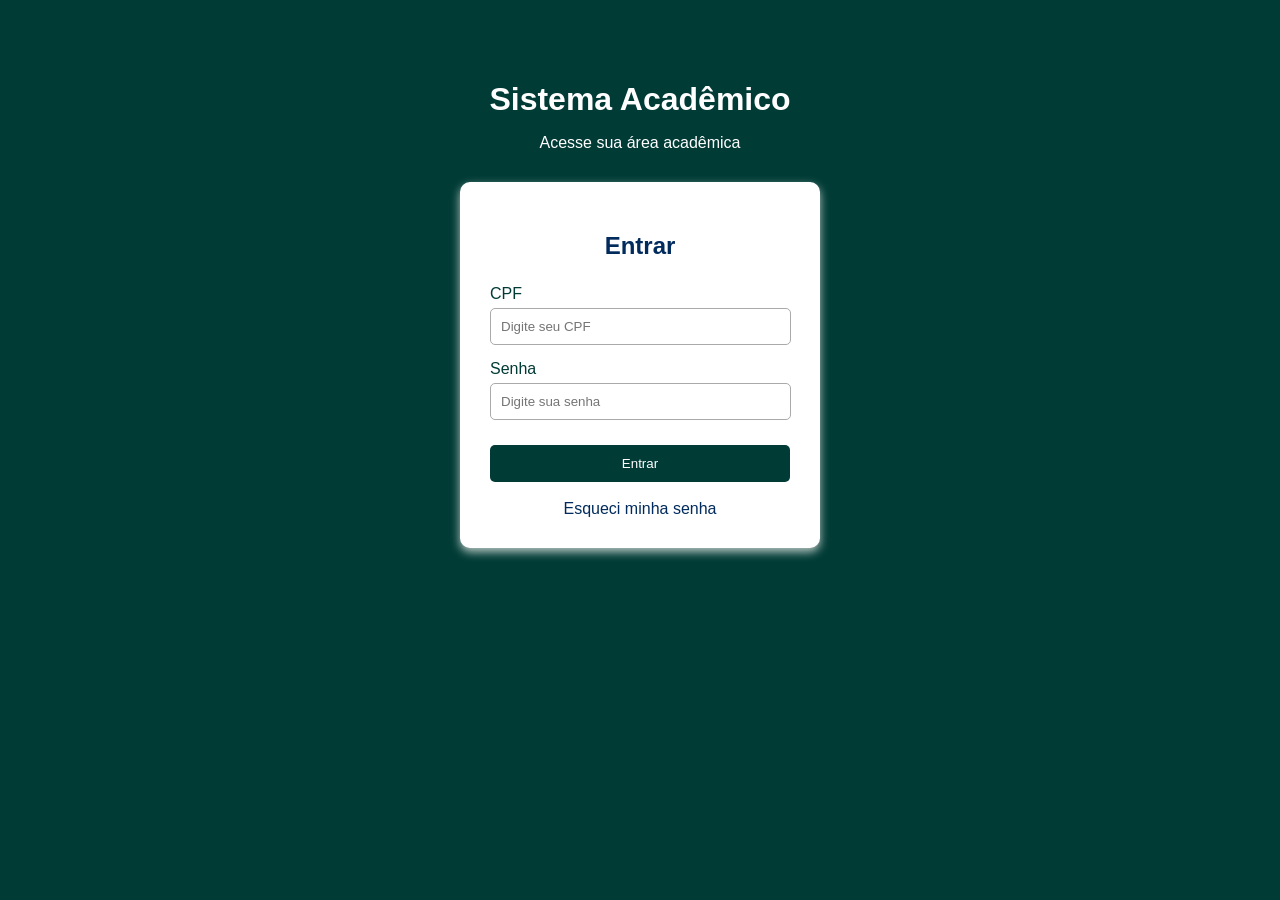
==== index.html @ cf90f1dd "melhorias html,cc e script" ====
<!doctype html>
<html lang="pt-br">
  <head>
    <meta charset="UTF-8">
    <meta name="viewport" content="width=device-width, initial-scale=1.0">

    <title>Sistema Acadêmico</title>

    <link rel="stylesheet" href="style.css">
</head>

<body>

    <h1>Sistema Acadêmico</h1>

    <p class="descricao">Acesse sua área acadêmica</p>

    <form>

        <h2>Entrar</h2>

        <label for="cpf">CPF</label>
        <input 
            type="text" 
            id="cpf" 
            placeholder="Digite seu CPF"
        >

        <label for="senha">Senha</label>
        <input 
            type="password" 
            id="senha" 
            placeholder="Digite sua senha"
        >

        <button type="submit">Entrar</button>

        <a href="#">Esqueci minha senha</a>

    </form>

    <script src="script.js"></script>

</body>

</html>
---- style.css ----
body {
    font-family: Arial;
    background-color: #003b36;
    text-align: center;
    margin: 0;
    padding-top: 60px;
}

h1 {
    color: #ffffff;
    margin-bottom: 5px;
}

.descricao {
    color: #ffffff;
    margin-bottom: 30px;
}

form {
    background-color: white;
    width: 300px;
    margin: auto;
    padding: 30px;
    border-radius: 10px;
    box-shadow: 0 4px 10px #b8c7c2;
}

h2 {
    color: #002b5c;
    margin-bottom: 25px;
}

label {
    display: block;
    text-align: left;
    margin-top: 15px;
    color: #003b36;
}

input {
    width: 93%;
    padding: 10px;
    margin-top: 5px;
    border: 1px solid #aaa;
    border-radius: 5px;
}

button {
    width: 100%;
    padding: 11px;
    margin-top: 25px;
    background-color: #003b36;
    color: white;
    border: none;
    border-radius: 5px;
    cursor: pointer;
}

button:hover {
    background-color: #002b5c;
}

a {
    display: block;
    margin-top: 18px;
    color: #002b5c;
    text-decoration: none;
}

a:hover {
    text-decoration: underline;
}
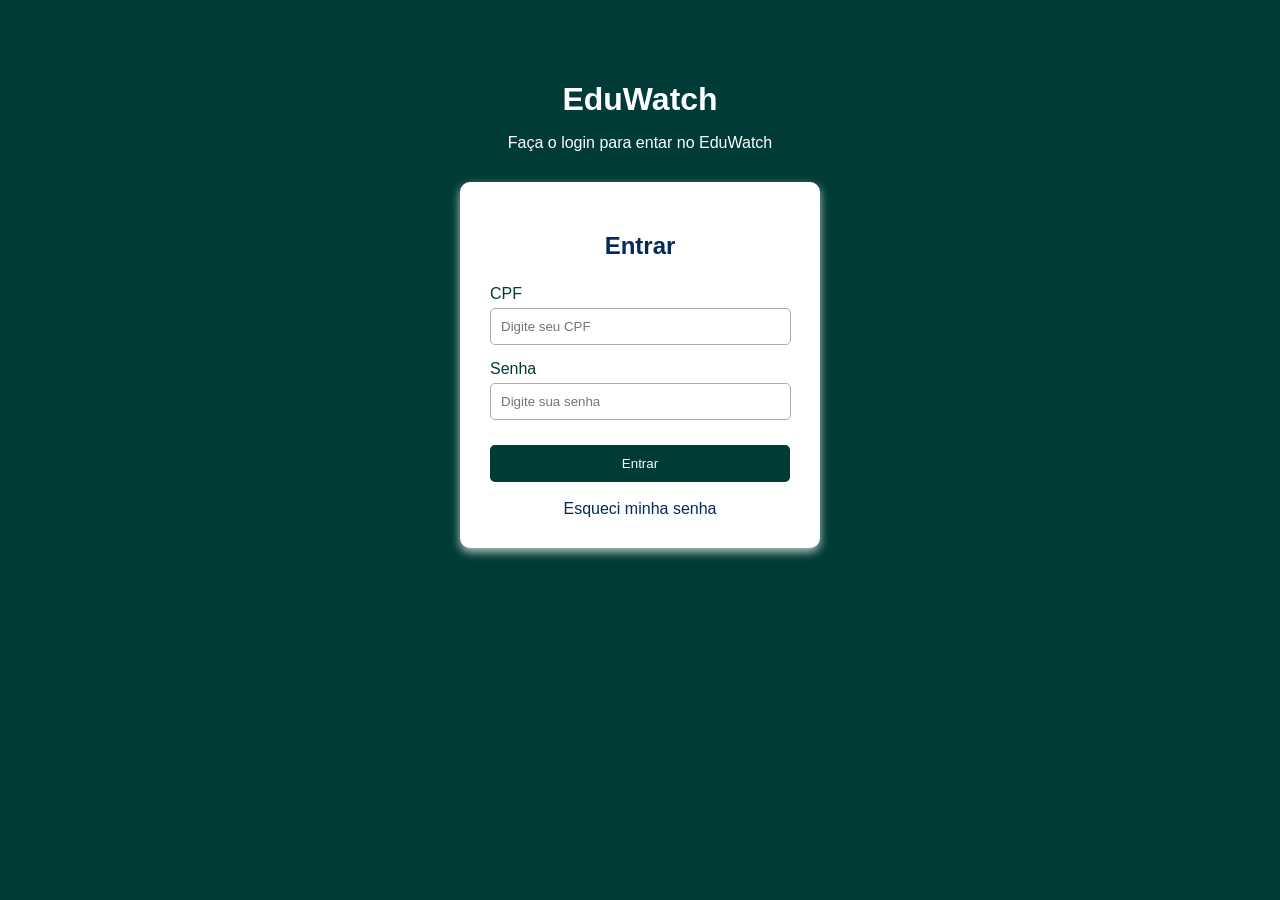
==== commit 442a525d: "mudança de titulo" ====
--- a/index.html
+++ b/index.html
@@ -1,46 +1,33 @@
 <!doctype html>
 <html lang="pt-br">
   <head>
-    <meta charset="UTF-8">
-    <meta name="viewport" content="width=device-width, initial-scale=1.0">
+    <meta charset="UTF-8" />
+    <meta name="viewport" content="width=device-width, initial-scale=1.0" />
 
-    <title>Sistema Acadêmico</title>
+    <title>EduWatch</title>
 
-    <link rel="stylesheet" href="style.css">
-</head>
+    <link rel="stylesheet" href="style.css" />
+  </head>
 
-<body>
+  <body>
+    <h1>EduWatch</h1>
 
-    <h1>Sistema Acadêmico</h1>
-
-    <p class="descricao">Acesse sua área acadêmica</p>
+    <p class="descricao">Faça o login para entar no EduWatch</p>
 
     <form>
+      <h2>Entrar</h2>
 
-        <h2>Entrar</h2>
+      <label for="cpf">CPF</label>
+      <input type="text" id="cpf" placeholder="Digite seu CPF" />
 
-        <label for="cpf">CPF</label>
-        <input 
-            type="text" 
-            id="cpf" 
-            placeholder="Digite seu CPF"
-        >
+      <label for="senha">Senha</label>
+      <input type="password" id="senha" placeholder="Digite sua senha" />
 
-        <label for="senha">Senha</label>
-        <input 
-            type="password" 
-            id="senha" 
-            placeholder="Digite sua senha"
-        >
+      <button type="submit">Entrar</button>
 
-        <button type="submit">Entrar</button>
-
-        <a href="#">Esqueci minha senha</a>
-
+      <a href="#">Esqueci minha senha</a>
     </form>
 
     <script src="script.js"></script>
-
-</body>
-
-</html>+  </body>
+</html>
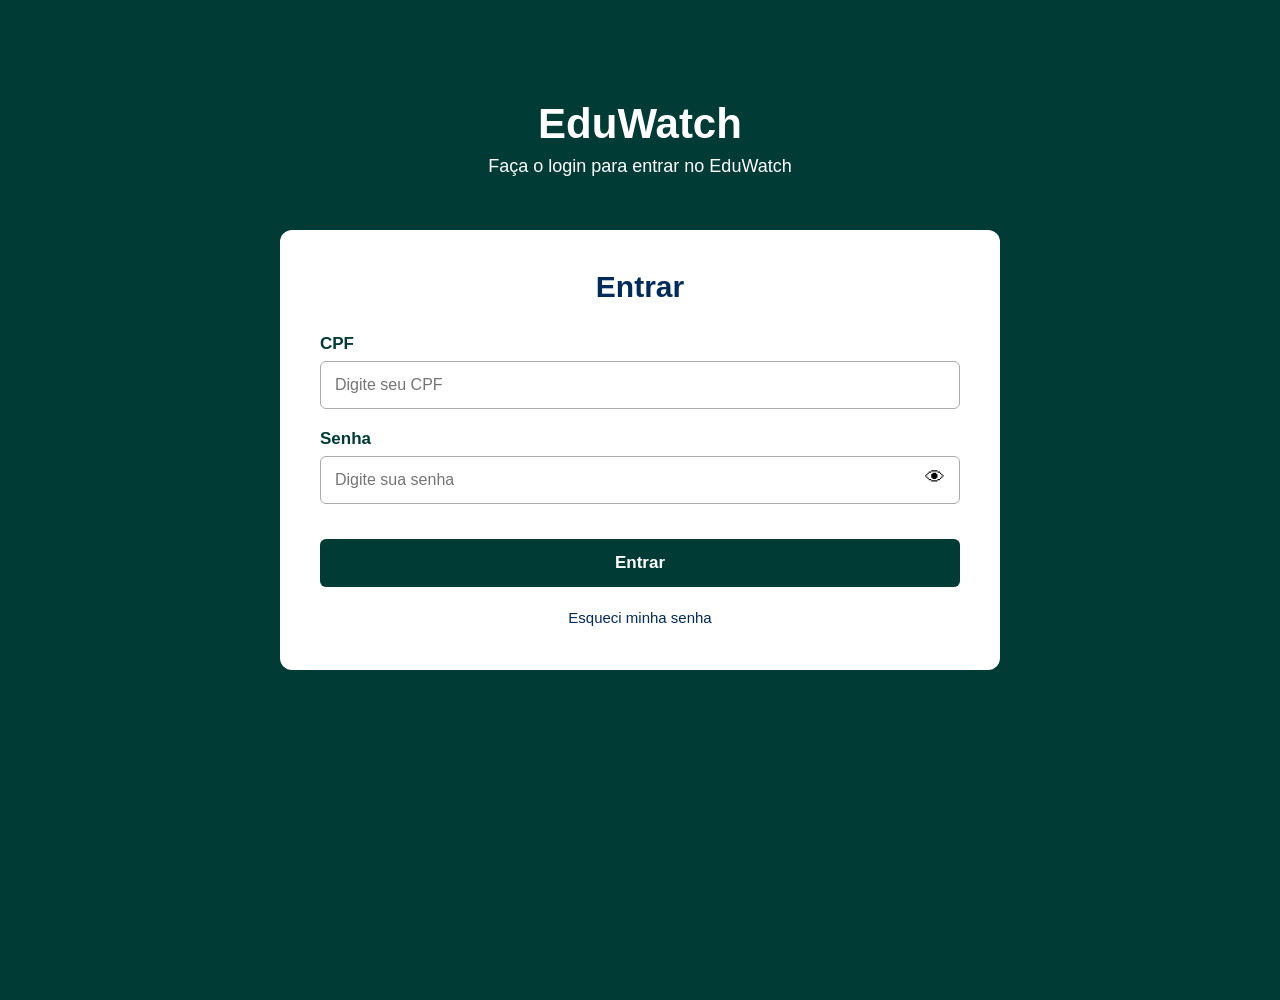
==== commit a98508be: "style: login mais confortavel" ====
--- a/index.html
+++ b/index.html
@@ -1,4 +1,5 @@
 <!doctype html>
+
 <html lang="pt-br">
   <head>
     <meta charset="UTF-8" />
@@ -12,21 +13,47 @@
   <body>
     <h1>EduWatch</h1>
 
-    <p class="descricao">Faça o login para entar no EduWatch</p>
+    <p class="descricao">Faça o login para entrar no EduWatch</p>
 
-    <form>
+    <div class="tabela-login">
       <h2>Entrar</h2>
 
-      <label for="cpf">CPF</label>
-      <input type="text" id="cpf" placeholder="Digite seu CPF" />
+      <form id="form-login">
+        <label for="cpf">CPF</label>
+        <input
+          type="text"
+          id="cpf"
+          placeholder="Digite seu CPF"
+          autocomplete="username"
+          required
+        />
 
-      <label for="senha">Senha</label>
-      <input type="password" id="senha" placeholder="Digite sua senha" />
+        <label for="senha">Senha</label>
 
-      <button type="submit">Entrar</button>
+        <div class="campo-senha">
+          <input
+            type="password"
+            id="senha"
+            placeholder="Digite sua senha"
+            autocomplete="current-password"
+            required
+          />
 
-      <a href="#">Esqueci minha senha</a>
-    </form>
+          <button
+            type="button"
+            id="mostrar-senha"
+            aria-label="Mostrar senha"
+            title="Mostrar senha"
+          >
+            👁
+          </button>
+        </div>
+
+        <button class="btn-login" type="submit">Entrar</button>
+      </form>
+
+      <a id="esqueci_senha" href="#">Esqueci minha senha</a>
+    </div>
 
     <script src="script.js"></script>
   </body>
--- a/style.css
+++ b/style.css
@@ -1,72 +1,144 @@
+* {
+  box-sizing: border-box;
+}
+
 body {
-    font-family: Arial;
-    background-color: #003b36;
-    text-align: center;
-    margin: 0;
-    padding-top: 60px;
+  font-family: Arial, sans-serif;
+  background-color: #003b36;
+  text-align: center;
+  margin: 0;
+  min-height: 100vh;
 }
 
 h1 {
-    color: #ffffff;
-    margin-bottom: 5px;
+  color: #ffffff;
+  margin: 100px 0 8px;
+  font-size: 42px;
 }
 
 .descricao {
-    color: #ffffff;
-    margin-bottom: 30px;
+  color: #ffffff;
+  margin: 0;
+  font-size: 18px;
 }
 
-form {
-    background-color: white;
-    width: 300px;
-    margin: auto;
-    padding: 30px;
-    border-radius: 10px;
-    box-shadow: 0 4px 10px #b8c7c2;
+.tabela-login {
+  background-color: white;
+  height: 440px;
+  width: 720px;
+  max-width: 90%;
+  padding: 40px;
+  border-radius: 12px;
+
+  position: absolute;
+  top: 50%;
+  left: 50%;
+  transform: translate(-50%, -50%);
 }
 
 h2 {
-    color: #002b5c;
-    margin-bottom: 25px;
+  color: #002b5c;
+  margin-top: 0;
+  margin-bottom: 30px;
+  font-size: 30px;
 }
 
 label {
-    display: block;
-    text-align: left;
-    margin-top: 15px;
-    color: #003b36;
+  display: block;
+  text-align: left;
+  margin-top: 20px;
+  color: #003b36;
+  font-size: 17px;
+  font-weight: bold;
 }
 
 input {
-    width: 93%;
-    padding: 10px;
-    margin-top: 5px;
-    border: 1px solid #aaa;
-    border-radius: 5px;
+  width: 100%;
+  padding: 14px;
+  margin-top: 7px;
+  border: 1px solid #aaa;
+  border-radius: 6px;
+  font-size: 16px;
+  outline: none;
 }
 
-button {
-    width: 100%;
-    padding: 11px;
-    margin-top: 25px;
-    background-color: #003b36;
-    color: white;
-    border: none;
-    border-radius: 5px;
-    cursor: pointer;
+input:focus {
+  border-color: #003b36;
 }
 
-button:hover {
-    background-color: #002b5c;
+.campo-senha {
+  position: relative;
+  width: 100%;
 }
 
-a {
-    display: block;
-    margin-top: 18px;
-    color: #002b5c;
-    text-decoration: none;
+.campo-senha input {
+  padding-right: 50px;
 }
 
-a:hover {
-    text-decoration: underline;
-}+#mostrar-senha {
+  position: absolute;
+  right: 10px;
+  top: 50%;
+  transform: translateY(-50%);
+
+  border: none;
+  background: transparent;
+
+  font-size: 20px;
+  cursor: pointer;
+
+  padding: 5px;
+}
+
+.btn-login {
+  width: 100%;
+  padding: 14px;
+  margin-top: 35px;
+
+  background-color: #003b36;
+  color: white;
+
+  border: none;
+  border-radius: 6px;
+
+  font-size: 17px;
+  font-weight: bold;
+
+  cursor: pointer;
+}
+
+.btn-login:hover {
+  background-color: #002b5c;
+}
+
+#esqueci_senha {
+  display: block;
+  margin-top: 22px;
+
+  color: #002b5c;
+  text-decoration: none;
+
+  font-size: 15px;
+}
+
+#esqueci_senha:hover {
+  text-decoration: underline;
+}
+
+@media (max-width: 500px) {
+  body {
+    padding-top: 40px;
+  }
+
+  h1 {
+    font-size: 34px;
+  }
+
+  .descricao {
+    font-size: 16px;
+  }
+
+  .tabela-login {
+    padding: 30px;
+  }
+}
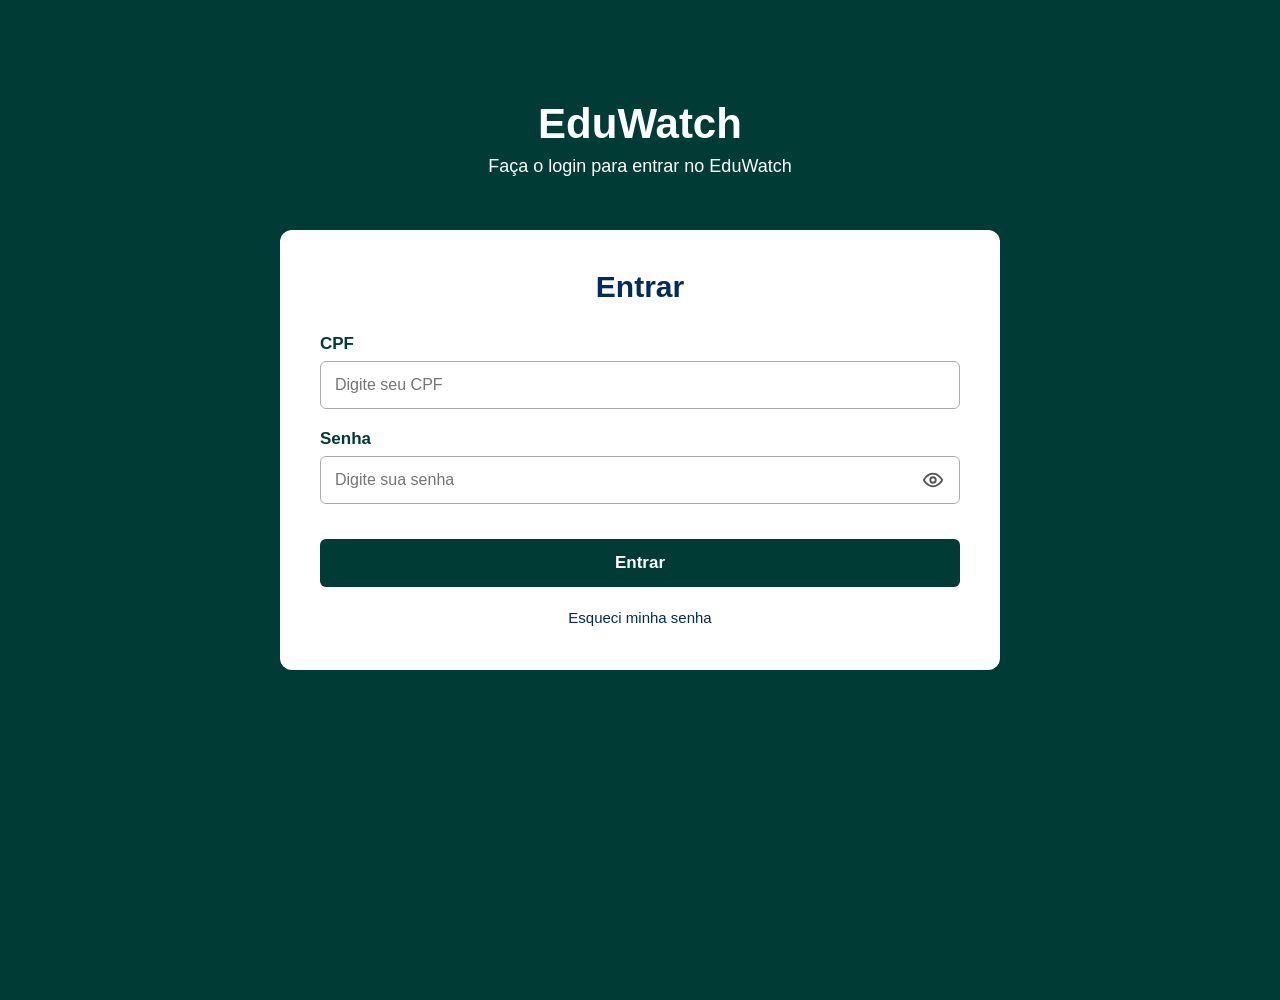
==== commit 16cbf6d0: "base do ligin pronta" ====
--- a/index.html
+++ b/index.html
@@ -24,7 +24,8 @@
           type="text"
           id="cpf"
           placeholder="Digite seu CPF"
-          autocomplete="username"
+          inputmode="numeric"
+          maxlength="14"
           required
         />
 
@@ -45,7 +46,18 @@
             aria-label="Mostrar senha"
             title="Mostrar senha"
           >
-            👁
+            <svg
+              class="icone-olho"
+              viewBox="0 0 24 24"
+              fill="none"
+              stroke="currentColor"
+              stroke-width="2"
+              stroke-linecap="round"
+              stroke-linejoin="round"
+            >
+              <path d="M2 12s3.5-7 10-7 10 7 10 7-3.5 7-10 7S2 12 2 12Z"></path>
+              <circle cx="12" cy="12" r="3"></circle>
+            </svg>
           </button>
         </div>
 
--- a/style.css
+++ b/style.css
@@ -78,16 +78,29 @@
 #mostrar-senha {
   position: absolute;
   right: 10px;
-  top: 50%;
+  top: 57%;
   transform: translateY(-50%);
 
   border: none;
   background: transparent;
 
-  font-size: 20px;
   cursor: pointer;
+  padding: 6px;
 
-  padding: 5px;
+  color: #555;
+
+  display: flex;
+  align-items: center;
+  justify-content: center;
+}
+
+#mostrar-senha:hover {
+  color: #003b36;
+}
+
+.icone-olho {
+  width: 22px;
+  height: 22px;
 }
 
 .btn-login {
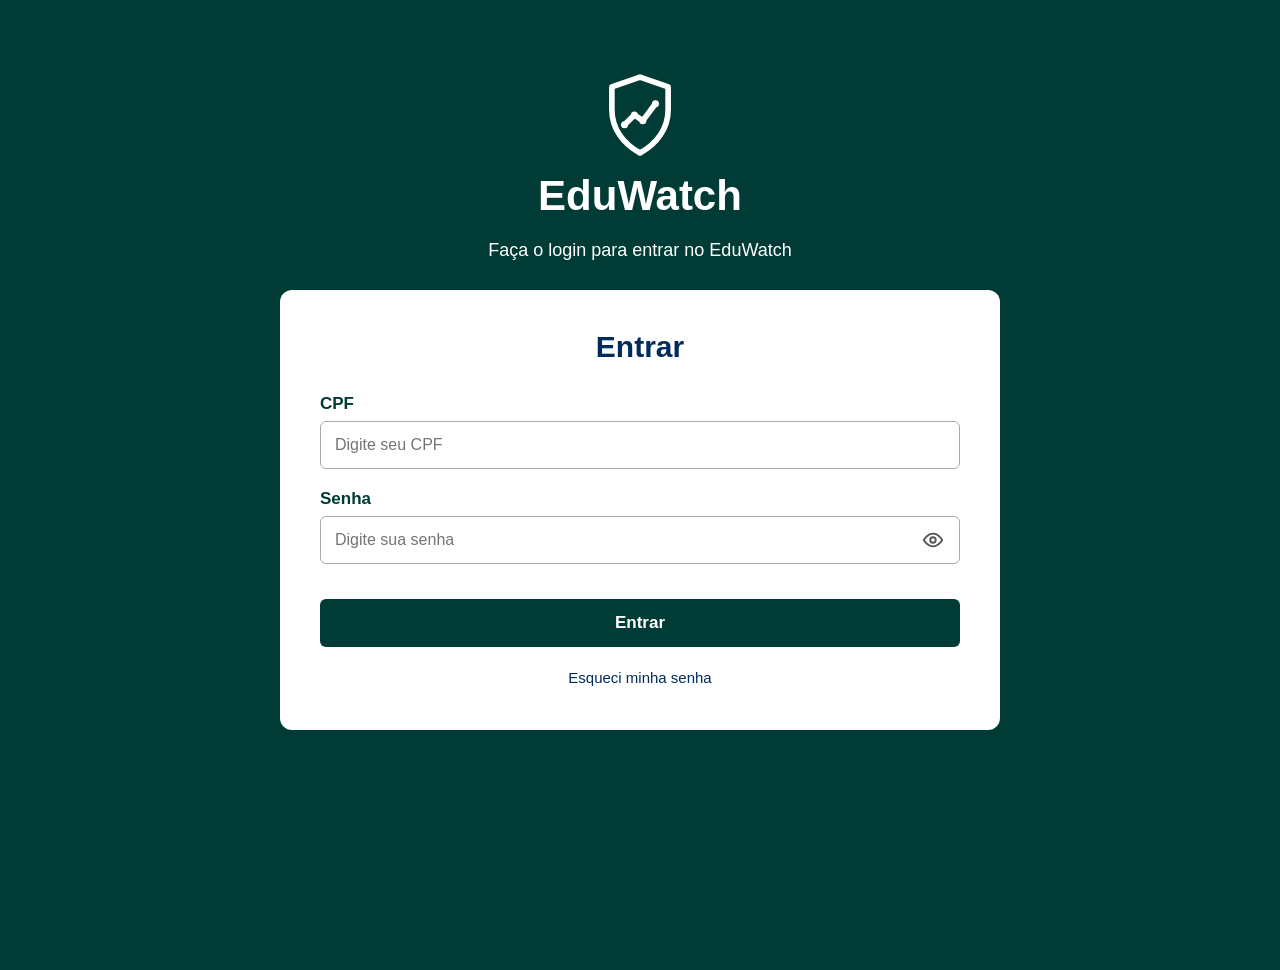
==== commit 5e683de3: "style: troca a cor da logo" ====
--- a/index.html
+++ b/index.html
@@ -11,7 +11,10 @@
   </head>
 
   <body>
-    <h1>EduWatch</h1>
+    <div class="logo-login">
+      <img src="img/logo.svg" alt="EduWatch" />
+      <h1>EduWatch</h1>
+    </div>
 
     <p class="descricao">Faça o login para entrar no EduWatch</p>
 
--- a/style.css
+++ b/style.css
@@ -16,9 +16,28 @@
   font-size: 42px;
 }
 
+.logo-login {
+  margin-top: 70px;
+  text-align: center;
+}
+
+.logo-login img {
+  width: 90px;
+  height: 90px;
+  object-fit: contain;
+  display: block;
+  margin: 0 auto 12px;
+}
+
+.logo-login h1 {
+  margin: 0 0 20px;
+  color: #ffffff;
+  font-size: 42px;
+}
+
 .descricao {
   color: #ffffff;
-  margin: 0;
+  margin: 0 0 30px;
   font-size: 18px;
 }
 
@@ -31,7 +50,7 @@
   border-radius: 12px;
 
   position: absolute;
-  top: 50%;
+  top: calc(50% + 60px);
   left: 50%;
   transform: translate(-50%, -50%);
 }
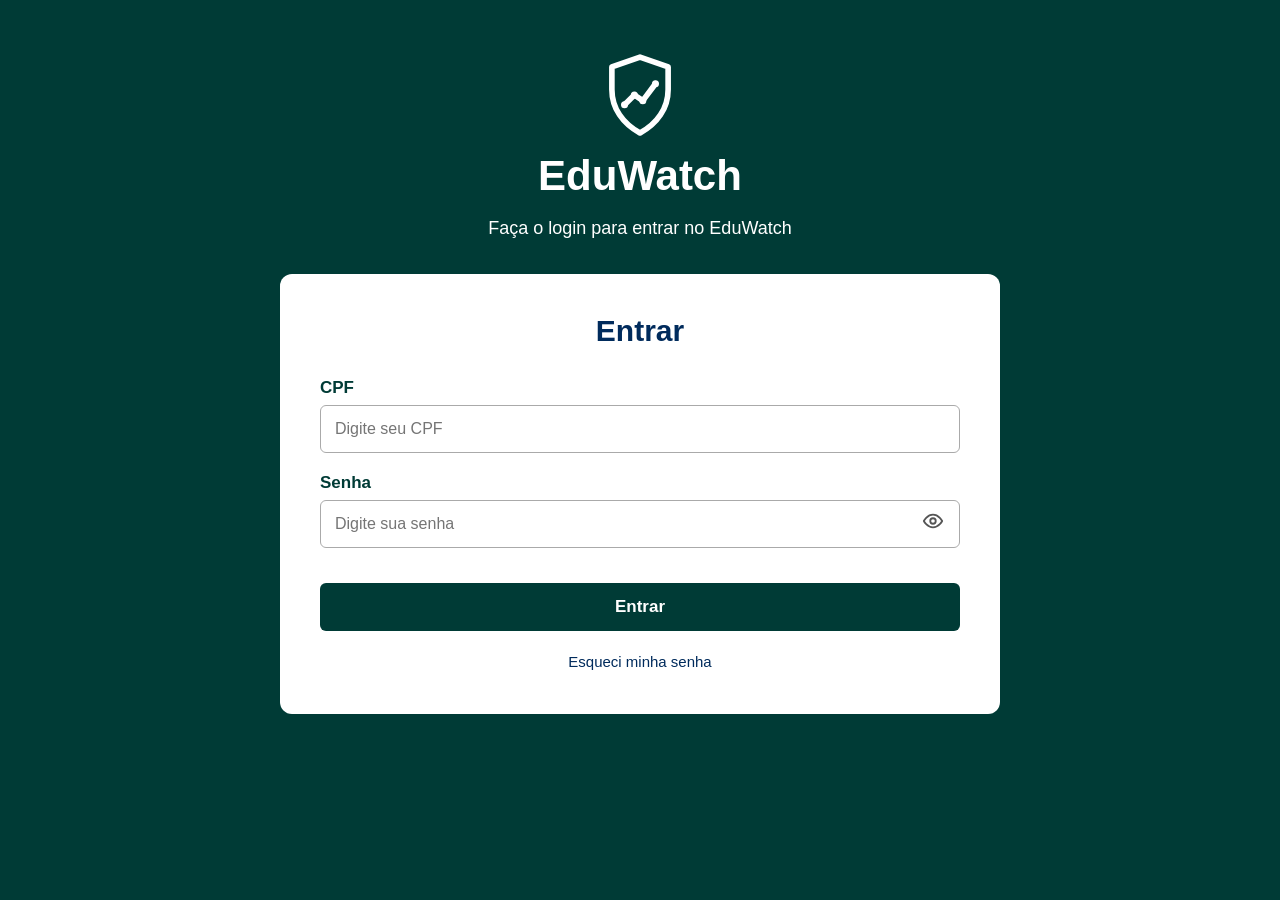
==== commit a831a1e5: "feat: adiciona favicon com logo do EduWatch" ====
--- a/index.html
+++ b/index.html
@@ -6,6 +6,7 @@
     <meta name="viewport" content="width=device-width, initial-scale=1.0" />
 
     <title>EduWatch</title>
+    <link rel="icon" type="image/svg+xml" href="img/logo.svg" />
 
     <link rel="stylesheet" href="style.css" />
   </head>
--- a/style.css
+++ b/style.css
@@ -8,17 +8,21 @@
   text-align: center;
   margin: 0;
   min-height: 100vh;
-}
-
-h1 {
-  color: #ffffff;
-  margin: 100px 0 8px;
-  font-size: 42px;
-}
+
+  display: flex;
+  flex-direction: column;
+  align-items: center;
+
+  padding: 50px 20px 40px;
+}
+
+/* =========================
+   LOGO
+   ========================= */
 
 .logo-login {
-  margin-top: 70px;
   text-align: center;
+  margin-bottom: 0;
 }
 
 .logo-login img {
@@ -30,42 +34,63 @@
 }
 
 .logo-login h1 {
-  margin: 0 0 20px;
   color: #ffffff;
+  margin: 0 0 18px;
   font-size: 42px;
 }
+
+/* =========================
+   DESCRIÇÃO
+   ========================= */
 
 .descricao {
   color: #ffffff;
-  margin: 0 0 30px;
+
+  /* Altere este valor para controlar
+     o espaço entre a descrição e o login */
+  margin: 0 0 35px;
+
   font-size: 18px;
 }
 
+/* =========================
+   TABELA / FORMULÁRIO
+   ========================= */
+
 .tabela-login {
-  background-color: white;
-  height: 440px;
+  background-color: #ffffff;
+
   width: 720px;
-  max-width: 90%;
+  max-width: 100%;
+  min-height: 440px;
+
   padding: 40px;
   border-radius: 12px;
 
-  position: absolute;
-  top: calc(50% + 60px);
-  left: 50%;
-  transform: translate(-50%, -50%);
-}
+  margin: 0 auto;
+}
+
+/* =========================
+   TÍTULO DO LOGIN
+   ========================= */
 
 h2 {
   color: #002b5c;
-  margin-top: 0;
-  margin-bottom: 30px;
+  margin: 0 0 30px;
   font-size: 30px;
 }
+
+/* =========================
+   CAMPOS
+   ========================= */
 
 label {
   display: block;
   text-align: left;
+
+  /* Controla o espaço entre os campos */
   margin-top: 20px;
+
   color: #003b36;
   font-size: 17px;
   font-weight: bold;
@@ -73,10 +98,13 @@
 
 input {
   width: 100%;
+
   padding: 14px;
   margin-top: 7px;
+
   border: 1px solid #aaa;
   border-radius: 6px;
+
   font-size: 16px;
   outline: none;
 }
@@ -84,6 +112,10 @@
 input:focus {
   border-color: #003b36;
 }
+
+/* =========================
+   CAMPO DE SENHA
+   ========================= */
 
 .campo-senha {
   position: relative;
@@ -96,8 +128,10 @@
 
 #mostrar-senha {
   position: absolute;
+
   right: 10px;
-  top: 57%;
+  top: 50%;
+
   transform: translateY(-50%);
 
   border: none;
@@ -122,13 +156,20 @@
   height: 22px;
 }
 
+/* =========================
+   BOTÃO ENTRAR
+   ========================= */
+
 .btn-login {
   width: 100%;
+
   padding: 14px;
+
+  /* Controla o espaço entre a senha e o botão */
   margin-top: 35px;
 
   background-color: #003b36;
-  color: white;
+  color: #ffffff;
 
   border: none;
   border-radius: 6px;
@@ -143,8 +184,14 @@
   background-color: #002b5c;
 }
 
+/* =========================
+   ESQUECI A SENHA
+   ========================= */
+
 #esqueci_senha {
   display: block;
+
+  /* Controla o espaço entre o botão e o link */
   margin-top: 22px;
 
   color: #002b5c;
@@ -157,20 +204,36 @@
   text-decoration: underline;
 }
 
+/* =========================
+   RESPONSIVIDADE
+   ========================= */
+
 @media (max-width: 500px) {
   body {
-    padding-top: 40px;
-  }
-
-  h1 {
+    padding: 35px 15px 30px;
+  }
+
+  .logo-login img {
+    width: 75px;
+    height: 75px;
+  }
+
+  .logo-login h1 {
     font-size: 34px;
+    margin-bottom: 14px;
   }
 
   .descricao {
     font-size: 16px;
+    margin-bottom: 25px;
   }
 
   .tabela-login {
-    padding: 30px;
-  }
-}
+    min-height: auto;
+    padding: 30px 25px;
+  }
+
+  h2 {
+    font-size: 26px;
+  }
+}
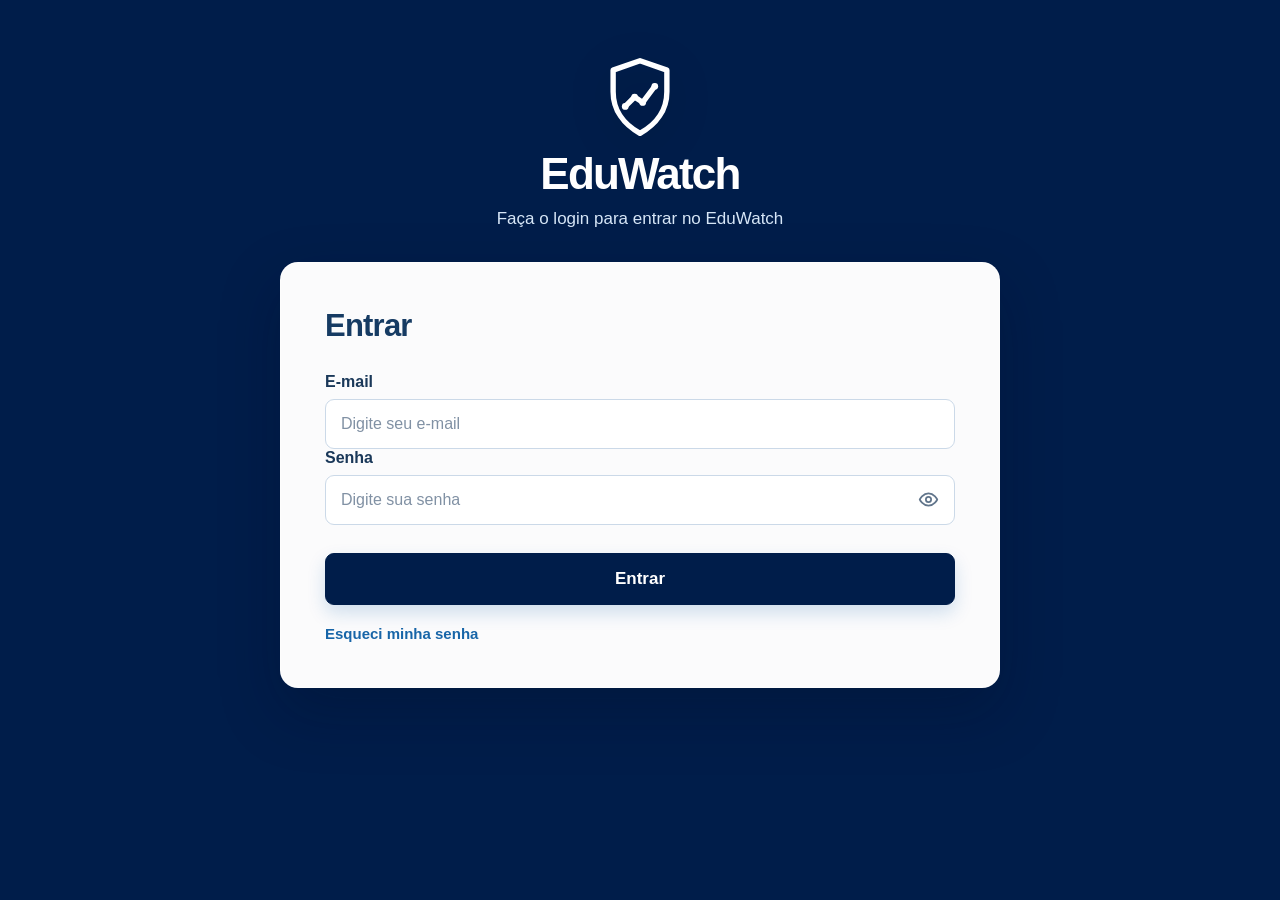
==== commit d19f3891: "feat: integrate Supabase login and user management" ====
--- a/index.html
+++ b/index.html
@@ -23,13 +23,13 @@
       <h2>Entrar</h2>
 
       <form id="form-login">
-        <label for="cpf">CPF</label>
+        <label for="email">E-mail</label>
         <input
-          type="text"
-          id="cpf"
-          placeholder="Digite seu CPF"
-          inputmode="numeric"
-          maxlength="14"
+          type="email"
+          id="email"
+          placeholder="Digite seu e-mail"
+          autocomplete="username"
+          maxlength="254"
           required
         />
 
@@ -68,6 +68,7 @@
         <button class="btn-login" type="submit">Entrar</button>
       </form>
 
+      <p id="mensagem-login" class="mensagem-login" role="status" aria-live="polite" hidden></p>
       <a id="esqueci_senha" href="#">Esqueci minha senha</a>
     </div>
 
--- a/style.css
+++ b/style.css
@@ -1,239 +1,418 @@
-* {
+/* ==========================================================================
+   EduWatch — Login
+   Identidade visual: azul profundo + azul institucional
+   ========================================================================== */
+
+:root {
+  --login-bg: #001d4a;
+  --login-primary: #0b5fae;
+  --login-primary-hover: #1674c9;
+  --login-text: #13263d;
+  --login-muted: #61758b;
+  --login-border: #cbd9e8;
+  --login-surface: #ffffff;
+  --login-surface-soft: #f4f8fc;
+  --login-focus: rgba(22, 116, 201, 0.18);
+  --login-shadow: 0 24px 60px rgba(0, 11, 35, 0.26);
+}
+
+*,
+*::before,
+*::after {
   box-sizing: border-box;
 }
 
+html {
+  min-height: 100%;
+}
+
 body {
-  font-family: Arial, sans-serif;
-  background-color: #003b36;
-  text-align: center;
+  min-height: 100vh;
   margin: 0;
-  min-height: 100vh;
+  padding: clamp(28px, 5vw, 54px) 20px 40px;
 
   display: flex;
   flex-direction: column;
   align-items: center;
 
-  padding: 50px 20px 40px;
-}
-
-/* =========================
-   LOGO
-   ========================= */
+  font-family: Inter, "Segoe UI", Roboto, Helvetica, Arial, sans-serif;
+  color: #ffffff;
+  text-align: center;
+
+  background: var(--login-bg);
+
+  -webkit-font-smoothing: antialiased;
+  text-rendering: optimizeLegibility;
+}
+
+/* ---------- Logo ---------- */
 
 .logo-login {
-  text-align: center;
-  margin-bottom: 0;
+  display: flex;
+  flex-direction: column;
+  align-items: center;
+  margin: 0 auto 10px;
 }
 
 .logo-login img {
-  width: 90px;
-  height: 90px;
+  width: 86px;
+  height: 86px;
   object-fit: contain;
   display: block;
   margin: 0 auto 12px;
+
+  filter: drop-shadow(0 10px 20px rgba(0, 0, 0, 0.18));
 }
 
 .logo-login h1 {
+  margin: 0;
+
   color: #ffffff;
-  margin: 0 0 18px;
-  font-size: 42px;
-}
-
-/* =========================
-   DESCRIÇÃO
-   ========================= */
+
+  font-size: clamp(34px, 5vw, 44px);
+  font-weight: 750;
+  letter-spacing: -0.04em;
+  line-height: 1;
+}
+
+/* ---------- Descrição ---------- */
 
 .descricao {
-  color: #ffffff;
-
-  /* Altere este valor para controlar
-     o espaço entre a descrição e o login */
-  margin: 0 0 35px;
-
-  font-size: 18px;
-}
-
-/* =========================
-   TABELA / FORMULÁRIO
-   ========================= */
+  max-width: 560px;
+
+  margin: 0 0 30px;
+
+  color: #d6e6f7;
+
+  font-size: 17px;
+  line-height: 1.55;
+}
+
+/* ---------- Formulário ---------- */
 
 .tabela-login {
-  background-color: #ffffff;
-
-  width: 720px;
-  max-width: 100%;
-  min-height: 440px;
-
-  padding: 40px;
-  border-radius: 12px;
+  width: min(100%, 720px);
 
   margin: 0 auto;
-}
-
-/* =========================
-   TÍTULO DO LOGIN
-   ========================= */
-
-h2 {
-  color: #002b5c;
-  margin: 0 0 30px;
-  font-size: 30px;
-}
-
-/* =========================
-   CAMPOS
-   ========================= */
-
-label {
+  padding: clamp(28px, 5vw, 44px);
+
+  color: var(--login-text);
+  text-align: left;
+
+  background: rgba(255, 255, 255, 0.985);
+
+  border: 1px solid rgba(255, 255, 255, 0.55);
+  border-radius: 18px;
+
+  box-shadow: var(--login-shadow);
+
+  backdrop-filter: blur(10px);
+}
+
+.tabela-login h2 {
+  margin: 0 0 28px;
+
+  color: #163b63;
+
+  font-size: clamp(26px, 4vw, 31px);
+  font-weight: 700;
+  letter-spacing: -0.025em;
+  line-height: 1.2;
+}
+
+/* ---------- Labels ---------- */
+
+.tabela-login label {
   display: block;
-  text-align: left;
-
-  /* Controla o espaço entre os campos */
-  margin-top: 20px;
-
-  color: #003b36;
-  font-size: 17px;
-  font-weight: bold;
-}
-
-input {
+
+  margin: 0 0 8px;
+
+  color: #1a3859;
+
+  font-size: 16px;
+  font-weight: 700;
+}
+
+/* ---------- Inputs ---------- */
+
+.tabela-login input {
   width: 100%;
-
-  padding: 14px;
-  margin-top: 7px;
-
-  border: 1px solid #aaa;
-  border-radius: 6px;
-
+  min-height: 50px;
+
+  margin: 0;
+  padding: 13px 15px;
+
+  color: var(--login-text);
+
+  font: inherit;
   font-size: 16px;
+
+  background: #ffffff;
+
+  border: 1px solid var(--login-border);
+  border-radius: 9px;
+
   outline: none;
-}
-
-input:focus {
-  border-color: #003b36;
-}
-
-/* =========================
-   CAMPO DE SENHA
-   ========================= */
+
+  transition:
+    border-color 0.18s ease,
+    box-shadow 0.18s ease,
+    background-color 0.18s ease;
+}
+
+.tabela-login input::placeholder {
+  color: #8191a4;
+}
+
+.tabela-login input:hover {
+  border-color: #9eb5cc;
+}
+
+.tabela-login input:focus {
+  border-color: var(--login-primary);
+
+  background: #ffffff;
+
+  box-shadow: 0 0 0 4px var(--login-focus);
+}
+
+/* ---------- Campo de senha ---------- */
 
 .campo-senha {
   position: relative;
+
   width: 100%;
 }
 
 .campo-senha input {
-  padding-right: 50px;
-}
+  padding-right: 52px;
+}
+
+/* ---------- Mostrar senha ---------- */
 
 #mostrar-senha {
   position: absolute;
-
-  right: 10px;
   top: 50%;
+  right: 8px;
 
   transform: translateY(-50%);
 
-  border: none;
-  background: transparent;
-
-  cursor: pointer;
-  padding: 6px;
-
-  color: #555;
-
-  display: flex;
+  width: 38px;
+  height: 38px;
+
+  padding: 0;
+
+  display: inline-flex;
   align-items: center;
   justify-content: center;
+
+  color: #61758b;
+
+  background: transparent;
+
+  border: 0;
+  border-radius: 8px;
+
+  cursor: pointer;
+
+  transition:
+    color 0.18s ease,
+    background-color 0.18s ease;
 }
 
 #mostrar-senha:hover {
-  color: #003b36;
+  color: var(--login-primary);
+
+  background: #edf4fb;
+}
+
+#mostrar-senha:focus-visible {
+  outline: 3px solid #4da3ff;
+  outline-offset: 2px;
 }
 
 .icone-olho {
-  width: 22px;
-  height: 22px;
-}
-
-/* =========================
-   BOTÃO ENTRAR
-   ========================= */
+  width: 21px;
+  height: 21px;
+}
+
+/* ---------- Botão entrar ---------- */
 
 .btn-login {
   width: 100%;
-
-  padding: 14px;
-
-  /* Controla o espaço entre a senha e o botão */
-  margin-top: 35px;
-
-  background-color: #003b36;
+  min-height: 52px;
+
+  margin-top: 28px;
+  padding: 13px 18px;
+
   color: #ffffff;
 
-  border: none;
-  border-radius: 6px;
-
+  font: inherit;
   font-size: 17px;
-  font-weight: bold;
+  font-weight: 700;
+
+  background: #001d4a;
+
+  border: 1px solid #001d4a;
+  border-radius: 9px;
 
   cursor: pointer;
+
+  box-shadow: 0 8px 18px rgba(11, 95, 174, 0.18);
+
+  transition:
+    transform 0.18s ease,
+    box-shadow 0.18s ease,
+    filter 0.18s ease;
 }
 
 .btn-login:hover {
-  background-color: #002b5c;
-}
-
-/* =========================
-   ESQUECI A SENHA
-   ========================= */
+  filter: brightness(1.05);
+
+  transform: translateY(-1px);
+
+  box-shadow: 0 12px 24px rgba(11, 95, 174, 0.24);
+}
+
+.btn-login:active {
+  transform: translateY(0);
+
+  box-shadow: 0 6px 14px rgba(11, 95, 174, 0.18);
+}
+
+.btn-login:focus-visible {
+  outline: 3px solid #4da3ff;
+  outline-offset: 3px;
+}
+
+/* ---------- Mensagens do login ---------- */
+
+.mensagem-login {
+  margin: 18px 0 0;
+  padding: 12px 14px;
+  border-radius: 8px;
+  font-size: 14px;
+  line-height: 1.45;
+}
+
+.mensagem-login[hidden] {
+  display: none;
+}
+
+.mensagem-login--erro {
+  color: #8f2020;
+  background: #fff0f0;
+  border: 1px solid #f2caca;
+}
+
+.mensagem-login--info {
+  color: #174b80;
+  background: #edf5ff;
+  border: 1px solid #c6def8;
+}
+
+.btn-login:disabled {
+  cursor: wait;
+  opacity: 0.72;
+  transform: none;
+}
+
+/* ---------- Esqueci a senha ---------- */
 
 #esqueci_senha {
-  display: block;
-
-  /* Controla o espaço entre o botão e o link */
-  margin-top: 22px;
-
-  color: #002b5c;
+  display: inline-block;
+
+  margin: 20px auto 0;
+
+  color: #1765a8;
+
+  font-size: 15px;
+  font-weight: 600;
+
   text-decoration: none;
 
-  font-size: 15px;
+  transition:
+    color 0.18s ease,
+    text-decoration-color 0.18s ease;
 }
 
 #esqueci_senha:hover {
+  color: #0b4f9c;
+
   text-decoration: underline;
-}
-
-/* =========================
-   RESPONSIVIDADE
-   ========================= */
-
-@media (max-width: 500px) {
+  text-underline-offset: 3px;
+}
+
+#esqueci_senha:focus-visible {
+  outline: 3px solid #4da3ff;
+  outline-offset: 3px;
+
+  border-radius: 4px;
+}
+
+/* ---------- Acessibilidade ---------- */
+
+button,
+input,
+a {
+  -webkit-tap-highlight-color: transparent;
+}
+
+@media (prefers-reduced-motion: reduce) {
+  *,
+  *::before,
+  *::after {
+    scroll-behavior: auto !important;
+    transition-duration: 0.01ms !important;
+    animation-duration: 0.01ms !important;
+    animation-iteration-count: 1 !important;
+  }
+}
+
+/* ---------- Responsivo ---------- */
+
+@media (max-width: 600px) {
   body {
-    padding: 35px 15px 30px;
+    padding: 30px 14px 28px;
   }
 
   .logo-login img {
-    width: 75px;
-    height: 75px;
-  }
-
-  .logo-login h1 {
-    font-size: 34px;
-    margin-bottom: 14px;
+    width: 74px;
+    height: 74px;
+
+    margin-bottom: 10px;
   }
 
   .descricao {
+    margin-bottom: 24px;
+
     font-size: 16px;
-    margin-bottom: 25px;
   }
 
   .tabela-login {
-    min-height: auto;
-    padding: 30px 25px;
-  }
-
-  h2 {
+    padding: 26px 20px;
+
+    border-radius: 14px;
+  }
+
+  .tabela-login h2 {
+    margin-bottom: 24px;
+
     font-size: 26px;
   }
-}
+
+  .tabela-login label {
+    font-size: 15.5px;
+  }
+}
+
+@media (max-width: 380px) {
+  .tabela-login {
+    padding: 22px 16px;
+  }
+
+  .btn-login,
+  .tabela-login input {
+    min-height: 48px;
+  }
+}
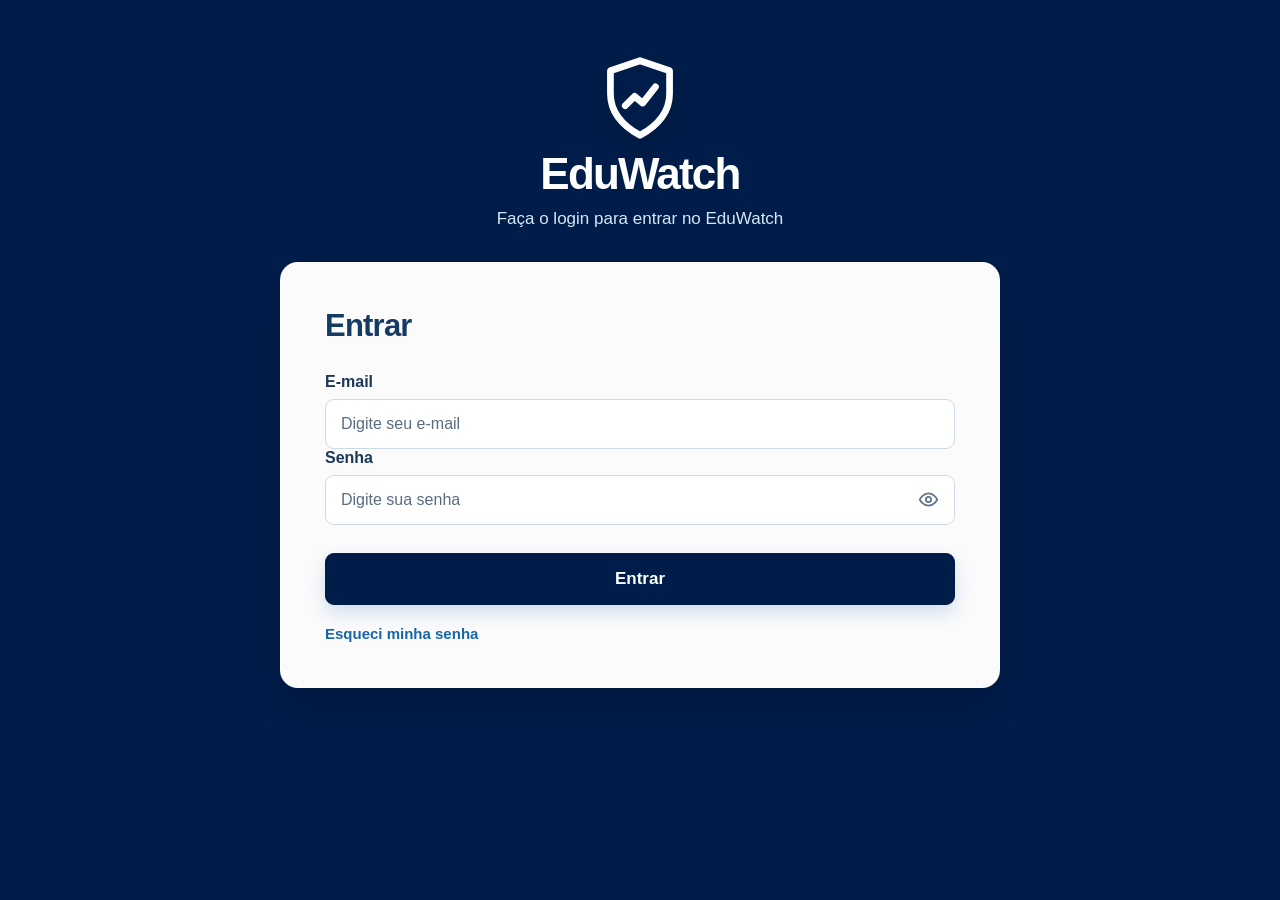
==== commit 8cb2f409: "fix: arruma a formatação do código e transfere a tebela de regras para a coordenação" ====
--- a/index.html
+++ b/index.html
@@ -68,7 +68,13 @@
         <button class="btn-login" type="submit">Entrar</button>
       </form>
 
-      <p id="mensagem-login" class="mensagem-login" role="status" aria-live="polite" hidden></p>
+      <p
+        id="mensagem-login"
+        class="mensagem-login"
+        role="status"
+        aria-live="polite"
+        hidden
+      ></p>
       <a id="esqueci_senha" href="#">Esqueci minha senha</a>
     </div>
 
--- a/style.css
+++ b/style.css
@@ -1,18 +1,19 @@
 /* ==========================================================================
    EduWatch — Login
    Identidade visual: azul profundo + azul institucional
-   ========================================================================== */
+   ==========================================================================
+*/
 
 :root {
   --login-bg: #001d4a;
-  --login-primary: #0b5fae;
-  --login-primary-hover: #1674c9;
+  --login-primary: #0b4f9c;
+  --login-primary-hover: #176fc1;
   --login-text: #13263d;
-  --login-muted: #61758b;
+  --login-muted: #596d83;
   --login-border: #cbd9e8;
   --login-surface: #ffffff;
   --login-surface-soft: #f4f8fc;
-  --login-focus: rgba(22, 116, 201, 0.18);
+  --login-focus: rgba(47, 128, 237, 0.18);
   --login-shadow: 0 24px 60px rgba(0, 11, 35, 0.26);
 }
 
@@ -30,17 +31,13 @@
   min-height: 100vh;
   margin: 0;
   padding: clamp(28px, 5vw, 54px) 20px 40px;
-
   display: flex;
   flex-direction: column;
   align-items: center;
-
   font-family: Inter, "Segoe UI", Roboto, Helvetica, Arial, sans-serif;
   color: #ffffff;
   text-align: center;
-
   background: var(--login-bg);
-
   -webkit-font-smoothing: antialiased;
   text-rendering: optimizeLegibility;
 }
@@ -60,15 +57,12 @@
   object-fit: contain;
   display: block;
   margin: 0 auto 12px;
-
   filter: drop-shadow(0 10px 20px rgba(0, 0, 0, 0.18));
 }
 
 .logo-login h1 {
   margin: 0;
-
   color: #ffffff;
-
   font-size: clamp(34px, 5vw, 44px);
   font-weight: 750;
   letter-spacing: -0.04em;
@@ -79,11 +73,8 @@
 
 .descricao {
   max-width: 560px;
-
   margin: 0 0 30px;
-
   color: #d6e6f7;
-
   font-size: 17px;
   line-height: 1.55;
 }
@@ -92,28 +83,20 @@
 
 .tabela-login {
   width: min(100%, 720px);
-
   margin: 0 auto;
   padding: clamp(28px, 5vw, 44px);
-
   color: var(--login-text);
   text-align: left;
-
   background: rgba(255, 255, 255, 0.985);
-
   border: 1px solid rgba(255, 255, 255, 0.55);
   border-radius: 18px;
-
   box-shadow: var(--login-shadow);
-
   backdrop-filter: blur(10px);
 }
 
 .tabela-login h2 {
   margin: 0 0 28px;
-
   color: #163b63;
-
   font-size: clamp(26px, 4vw, 31px);
   font-weight: 700;
   letter-spacing: -0.025em;
@@ -124,11 +107,8 @@
 
 .tabela-login label {
   display: block;
-
   margin: 0 0 8px;
-
   color: #1a3859;
-
   font-size: 16px;
   font-weight: 700;
 }
@@ -138,22 +118,15 @@
 .tabela-login input {
   width: 100%;
   min-height: 50px;
-
   margin: 0;
   padding: 13px 15px;
-
   color: var(--login-text);
-
   font: inherit;
   font-size: 16px;
-
   background: #ffffff;
-
   border: 1px solid var(--login-border);
   border-radius: 9px;
-
   outline: none;
-
   transition:
     border-color 0.18s ease,
     box-shadow 0.18s ease,
@@ -161,7 +134,7 @@
 }
 
 .tabela-login input::placeholder {
-  color: #8191a4;
+  color: var(--login-muted);
 }
 
 .tabela-login input:hover {
@@ -170,9 +143,7 @@
 
 .tabela-login input:focus {
   border-color: var(--login-primary);
-
   background: #ffffff;
-
   box-shadow: 0 0 0 4px var(--login-focus);
 }
 
@@ -180,7 +151,6 @@
 
 .campo-senha {
   position: relative;
-
   width: 100%;
 }
 
@@ -194,27 +164,18 @@
   position: absolute;
   top: 50%;
   right: 8px;
-
   transform: translateY(-50%);
-
   width: 38px;
   height: 38px;
-
   padding: 0;
-
   display: inline-flex;
   align-items: center;
   justify-content: center;
-
   color: #61758b;
-
   background: transparent;
-
   border: 0;
   border-radius: 8px;
-
   cursor: pointer;
-
   transition:
     color 0.18s ease,
     background-color 0.18s ease;
@@ -222,7 +183,6 @@
 
 #mostrar-senha:hover {
   color: var(--login-primary);
-
   background: #edf4fb;
 }
 
@@ -241,25 +201,17 @@
 .btn-login {
   width: 100%;
   min-height: 52px;
-
   margin-top: 28px;
   padding: 13px 18px;
-
   color: #ffffff;
-
   font: inherit;
   font-size: 17px;
   font-weight: 700;
-
   background: #001d4a;
-
   border: 1px solid #001d4a;
   border-radius: 9px;
-
   cursor: pointer;
-
   box-shadow: 0 8px 18px rgba(11, 95, 174, 0.18);
-
   transition:
     transform 0.18s ease,
     box-shadow 0.18s ease,
@@ -268,15 +220,12 @@
 
 .btn-login:hover {
   filter: brightness(1.05);
-
   transform: translateY(-1px);
-
   box-shadow: 0 12px 24px rgba(11, 95, 174, 0.24);
 }
 
 .btn-login:active {
   transform: translateY(0);
-
   box-shadow: 0 6px 14px rgba(11, 95, 174, 0.18);
 }
 
@@ -321,16 +270,11 @@
 
 #esqueci_senha {
   display: inline-block;
-
   margin: 20px auto 0;
-
   color: #1765a8;
-
   font-size: 15px;
   font-weight: 600;
-
   text-decoration: none;
-
   transition:
     color 0.18s ease,
     text-decoration-color 0.18s ease;
@@ -338,7 +282,6 @@
 
 #esqueci_senha:hover {
   color: #0b4f9c;
-
   text-decoration: underline;
   text-underline-offset: 3px;
 }
@@ -346,7 +289,6 @@
 #esqueci_senha:focus-visible {
   outline: 3px solid #4da3ff;
   outline-offset: 3px;
-
   border-radius: 4px;
 }
 
@@ -379,25 +321,21 @@
   .logo-login img {
     width: 74px;
     height: 74px;
-
     margin-bottom: 10px;
   }
 
   .descricao {
     margin-bottom: 24px;
-
     font-size: 16px;
   }
 
   .tabela-login {
     padding: 26px 20px;
-
     border-radius: 14px;
   }
 
   .tabela-login h2 {
     margin-bottom: 24px;
-
     font-size: 26px;
   }
 
